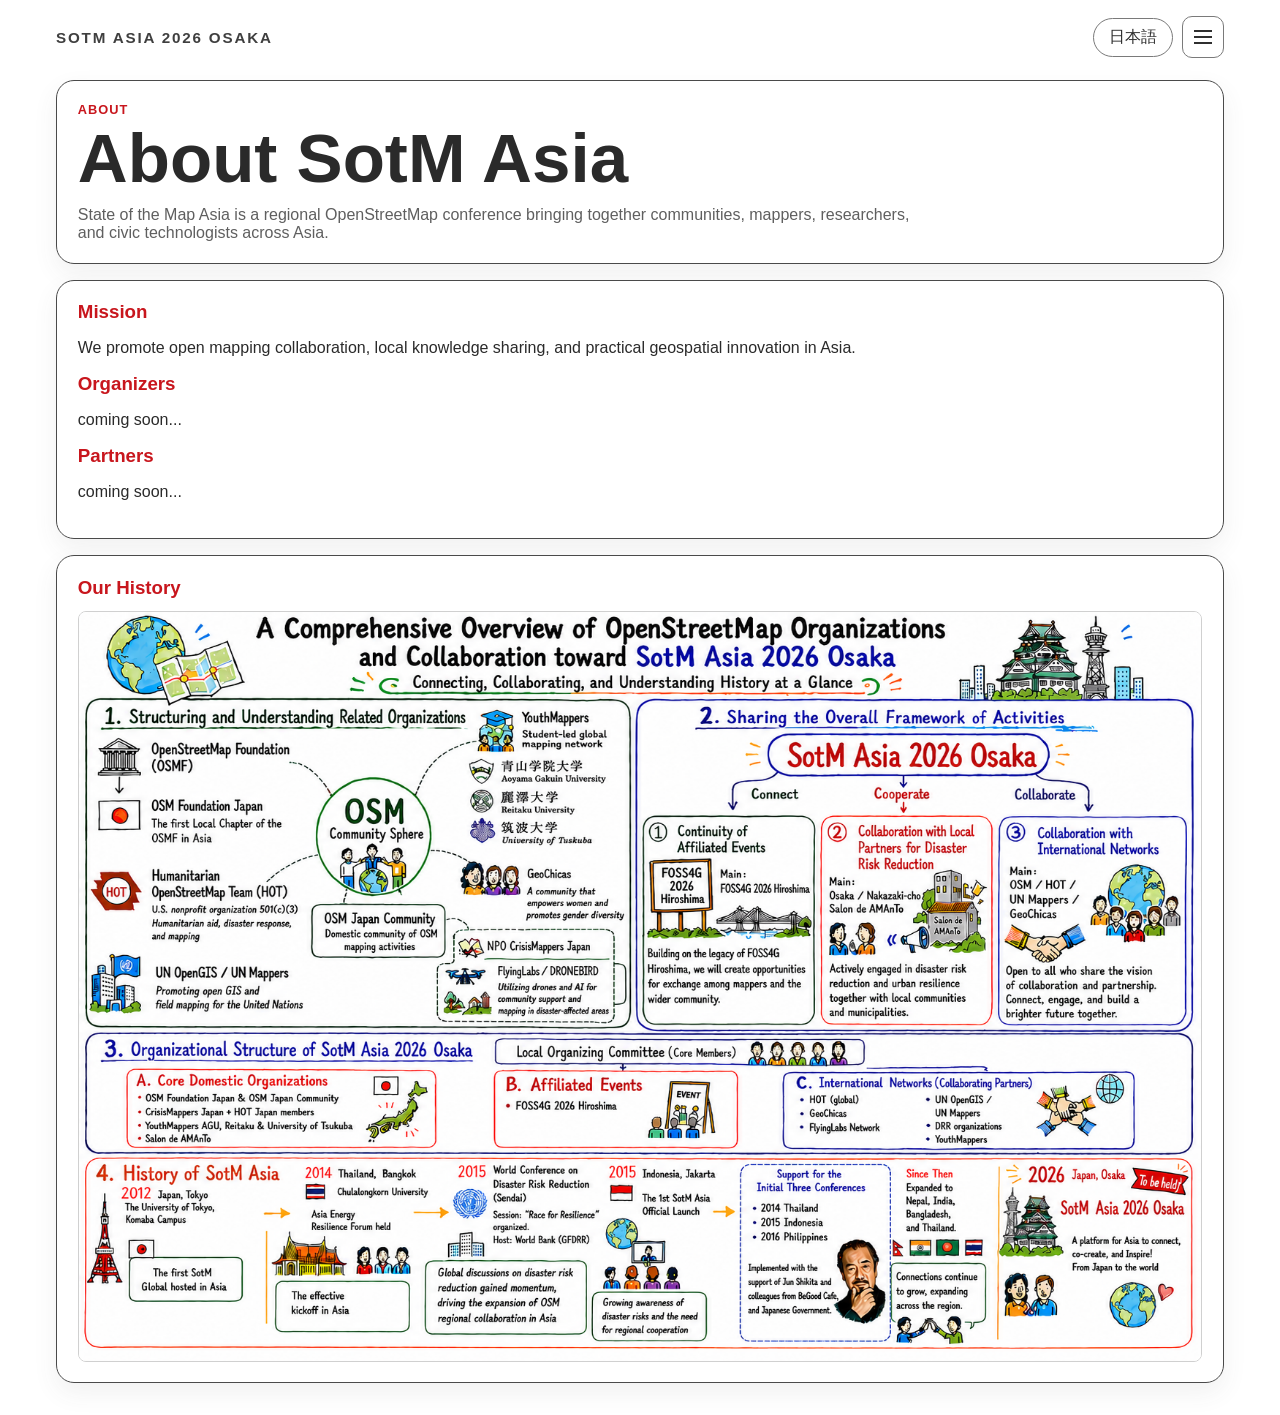
==== about.html @ e9f28270 "SotMAsiaHistory update" ====
<!doctype html>
<html lang="en">
<head>
  <meta charset="utf-8" />
  <meta name="viewport" content="width=device-width, initial-scale=1" />
  <title>About SotM Asia | State of the Map Asia 2026 OSAKA</title>
  <meta name="description" content="About State of the Map Asia 2026 OSAKA" />
  <meta property="og:title" content="About SotM Asia | State of the Map Asia 2026 OSAKA" />
  <meta property="og:description" content="About State of the Map Asia 2026 OSAKA" />
  <meta property="og:type" content="website" />
  <meta property="og:image" content="assets/SotMAsia2026Osaka_Thumnail.jpg" />
  <link rel="stylesheet" href="styles.css" />
</head>
<body>
  <header class="topbar">
    <div class="brand">SotM Asia 2026 Osaka</div>
    <div class="top-actions">
      <button id="lang-toggle" class="lang-toggle" type="button" aria-label="Switch language">日本語</button>
      <button id="menu-toggle" class="menu-toggle" type="button" aria-label="Open menu" aria-expanded="false" aria-controls="site-menu"><span></span><span></span><span></span></button>
    </div>
  </header>

  <nav id="site-menu" class="site-menu" aria-hidden="true">
    <a href="index.html" data-i18n="menu_home">HOME</a>
    <a href="about.html" class="active" data-i18n="menu_about">About SotM Asia</a>
    <a href="news.html" data-i18n="menu_news">News</a>
    <a href="venue.html" data-i18n="menu_venue">Venue</a>
    <a href="schedule.html" data-i18n="menu_schedule">Schedule</a>
  </nav>

  <main class="layout">
    <section class="panel intro">
      <p class="eyebrow" data-i18n="eyebrow">About</p>
      <h1 data-i18n="title">About SotM Asia</h1>
      <p class="lead" data-i18n="lead">State of the Map Asia is a regional OpenStreetMap conference bringing together communities, mappers, researchers, and civic technologists across Asia.</p>
    </section>

    <section class="panel intro">
      <h3 data-i18n="mission_title">Mission</h3>
      <p data-i18n="mission_body">We promote open mapping collaboration, local knowledge sharing, and practical geospatial innovation in Asia.</p>
      <h3 data-i18n="org_title">Organizers</h3>
      <p>coming soon...</p>
      <h3 data-i18n="partners_title">Partners</h3>
      <p>coming soon...</p>
    </section>

    <section class="panel intro history-section">
      <h3 data-i18n="history_title">Our History</h3>
      <img
        id="history-image"
        class="history-image"
        src="assets/SotMAsiaHistory_en.png"
        alt="SotM Asia history overview"
        loading="lazy"
      />
    </section>
  </main>

  <script>
    (function () {
      const dict = {
        en: {
          toggle: '日本語',
          description: 'About State of the Map Asia 2026 OSAKA',
          og_description: 'About State of the Map Asia 2026 OSAKA',
          menu_home: 'HOME', menu_about: 'About SotM Asia', menu_news: 'News', menu_venue: 'Venue', menu_schedule: 'Schedule',
          eyebrow: 'About', title: 'About SotM Asia',
          lead: 'State of the Map Asia is a regional OpenStreetMap conference bringing together communities, mappers, researchers, and civic technologists across Asia.',
          mission_title: 'Mission', mission_body: 'We promote open mapping collaboration, local knowledge sharing, and practical geospatial innovation in Asia.',
          org_title: 'Organizers', partners_title: 'Partners',
          history_title: 'Our History',
          history_image: 'assets/SotMAsiaHistory_en.png',
          history_alt: 'SotM Asia history overview'
        },
        ja: {
          toggle: 'English',
          description: 'State of the Map Asia 2026 OSAKA の概要',
          og_description: 'State of the Map Asia 2026 OSAKA の概要',
          menu_home: 'HOME', menu_about: 'SotM Asia について', menu_news: 'ニュース', menu_venue: '会場', menu_schedule: 'スケジュール',
          eyebrow: '概要', title: 'SotM Asia について',
          lead: 'State of the Map Asia は、アジア各地のコミュニティ、マッパー、研究者、シビックテック実践者が集まる OpenStreetMap の地域カンファレンスです。',
          mission_title: 'ミッション', mission_body: 'オープンマッピングの協働、地域知の共有、実践的な地理空間イノベーションをアジアで推進します。',
          org_title: '運営', partners_title: 'パートナー',
          history_title: '歴史',
          history_image: 'assets/SotMAsiaHistory_ja.png',
          history_alt: 'SotM Asia の歴史概要'
        }
      };
      const menuToggle = document.getElementById('menu-toggle');
      const siteMenu = document.getElementById('site-menu');
      const langToggle = document.getElementById('lang-toggle');
      const metaDescription = document.querySelector('meta[name="description"]');
      const ogDescription = document.querySelector('meta[property="og:description"]');
      const historyImage = document.getElementById('history-image');
      function applyLang(lang) {
        const t = dict[lang] || dict.en;
        document.documentElement.lang = lang;
        langToggle.textContent = t.toggle;
        if (metaDescription) metaDescription.setAttribute('content', t.description);
        if (ogDescription) ogDescription.setAttribute('content', t.og_description);
        if (historyImage) {
          historyImage.setAttribute('src', t.history_image);
          historyImage.setAttribute('alt', t.history_alt);
        }
        document.querySelectorAll('[data-i18n]').forEach(function (el) {
          const key = el.getAttribute('data-i18n');
          if (t[key]) el.textContent = t[key];
        });
        localStorage.setItem('preferredLanguage', lang);
      }
      let currentLang = localStorage.getItem('preferredLanguage') === 'ja' ? 'ja' : 'en';
      applyLang(currentLang);
      langToggle.addEventListener('click', function () {
        currentLang = currentLang === 'en' ? 'ja' : 'en';
        applyLang(currentLang);
      });
      menuToggle.addEventListener('click', function () {
        const open = siteMenu.classList.toggle('open');
        menuToggle.setAttribute('aria-expanded', open ? 'true' : 'false');
        siteMenu.setAttribute('aria-hidden', open ? 'false' : 'true');
      });
    })();
  </script>
</body>
</html>
---- styles.css ----
:root {
  --bg: #f8f9fa;
  --bg-soft: #eceef0;
  --line: #4a4a4a;
  --text: #2a2a2a;
  --muted: #5f5f5f;
  --accent: #c8161d;
  --accent-2: #ffd700;
  --panel: rgba(255, 255, 255, 0.92);
}

* {
  box-sizing: border-box;
}

body {
  margin: 0;
  color: var(--text);
  font-family: "Avenir Next", "Segoe UI", "Hiragino Kaku Gothic ProN", "Yu Gothic", sans-serif;
  background: #ffffff;
  min-height: 100vh;
}

.bg-glow {
  position: fixed;
  inset: 0;
  pointer-events: none;
  background: transparent;
  z-index: 0;
}

.topbar,
.layout {
  position: relative;
  z-index: 1;
}

.topbar {
  max-width: 1200px;
  margin: 0 auto;
  padding: 1rem;
  display: flex;
  justify-content: space-between;
  align-items: center;
}

.top-actions {
  display: flex;
  align-items: center;
  gap: 0.55rem;
}

.menu-toggle {
  width: 42px;
  height: 42px;
  border: 1px solid #7a7a7a;
  border-radius: 10px;
  background: #ffffff;
  display: grid;
  place-content: center;
  gap: 4px;
  cursor: pointer;
}

.menu-toggle span {
  width: 18px;
  height: 2px;
  background: #2f2f2f;
  display: block;
}

.site-menu {
  position: fixed;
  top: 62px;
  right: 1rem;
  z-index: 20;
  width: 240px;
  border: 1px solid #8a8a8a;
  border-radius: 12px;
  background: #ffffff;
  box-shadow: 0 12px 28px rgba(40, 40, 40, 0.16);
  padding: 0.55rem;
  display: none;
}

.site-menu.open {
  display: block;
}

.site-menu a {
  display: block;
  text-decoration: none;
  color: #2f2f2f;
  padding: 0.55rem 0.6rem;
  border-radius: 8px;
  font-size: 0.94rem;
}

.site-menu a:hover {
  background: #f3f3f3;
}

.site-menu a.active {
  background: #c8161d;
  color: #fff;
}

.brand {
  font-size: 0.95rem;
  letter-spacing: 0.12em;
  text-transform: uppercase;
  font-weight: 700;
  color: #3f3f3f;
}

.lang-toggle {
  border: 1px solid #7a7a7a;
  background: #ffffff;
  color: #2f2f2f;
  border-radius: 999px;
  padding: 0.5rem 0.95rem;
  font: inherit;
  cursor: pointer;
}

.layout {
  max-width: 1200px;
  margin: 0 auto;
  padding: 0.4rem 1rem 2rem;
  display: grid;
  gap: 1rem;
}

.panel {
  border: 1px solid var(--line);
  background: var(--panel);
  border-radius: 18px;
  backdrop-filter: blur(4px);
  box-shadow: 0 10px 24px rgba(74, 74, 74, 0.08);
}

.intro {
  padding: 1.3rem;
}

.eyebrow {
  margin: 0;
  color: var(--accent);
  text-transform: uppercase;
  letter-spacing: 0.08em;
  font-size: 0.8rem;
  font-weight: 700;
}

.hero-title-accent {
  color: var(--accent);
}

h1 {
  margin: 0.5rem 0 0.8rem;
  font-size: clamp(2rem, 5.4vw, 4.5rem);
  line-height: 0.98;
}

.lead {
  margin: 0;
  color: var(--muted);
  max-width: 860px;
}

.meta-row {
  margin-top: 1rem;
  display: flex;
  flex-wrap: wrap;
  gap: 0.6rem;
}

.meta-row span {
  border: 1px solid #8f8f8f;
  border-radius: 999px;
  padding: 0.35rem 0.75rem;
  font-size: 0.9rem;
  color: #3b3b3b;
}

.map-panel {
  padding: 0.9rem;
}

.map-head h2 {
  margin: 0;
  font-size: 1.3rem;
}

.map-head-row {
  display: flex;
  align-items: center;
  justify-content: space-between;
  gap: 0.8rem;
}

.map-head p {
  margin: 0.25rem 0 0.65rem;
  color: var(--muted);
  font-size: 0.92rem;
}

.story-controls {
  display: flex;
  gap: 0.5rem;
  margin-bottom: 5px;
  margin-left: auto;
}

.story-btn {
  border: 1px solid #8a8a8a;
  background: #ffffff;
  color: #3a3a3a;
  border-radius: 999px;
  padding: 0.38rem 0.8rem;
  font-size: 0.84rem;
  cursor: pointer;
}

.story-btn:hover {
  background: #f2f2f2;
}

.story-btn.active {
  background: linear-gradient(135deg, #c8161d, #a91219);
  border-color: #c8161d;
  color: #ffffff;
  box-shadow: 0 0 0 2px rgba(200, 22, 29, 0.2);
}

@media (max-width: 720px) {
  .map-head-row {
    flex-wrap: wrap;
  }

  .story-controls {
    width: 100%;
    justify-content: flex-end;
  }
}

#map {
  width: 100%;
  height: min(68vh, 640px);
  border-radius: 14px;
  border: 1px solid #8d8d8d;
}

.poi-bar {
  display: flex;
  flex-wrap: wrap;
  gap: 0.5rem;
  margin-top: 0.85rem;
}

.poi-chip {
  border: 1px solid #8a8a8a;
  background: #ffffff;
  color: #3a3a3a;
  border-radius: 999px;
  padding: 0.4rem 0.75rem;
  font-size: 0.85rem;
  cursor: pointer;
}

.poi-chip.active {
  background: linear-gradient(135deg, #c8161d, #a91219);
  border-color: #c8161d;
  color: #fff;
}

.maplibregl-popup {
  max-width: 420px !important;
}

.maplibregl-popup-content {
  width: min(420px, 78vw);
  padding: 12px;
}

.poi-popup h4 {
  margin: 0 0 0.45rem;
  font-size: 0.95rem;
  color: #111;
}

.poi-popup img {
  width: 220px;
  max-width: 100%;
  height: auto;
  border-radius: 8px;
  display: block;
  margin-bottom: 0.45rem;
}

.poi-popup p {
  margin: 0.3rem 0;
  color: #111;
}

.poi-popup a {
  color: #111;
  text-decoration: underline;
}

.poi-popup .popup-desc {
  font-size: 0.88rem;
  line-height: 1.55;
  word-break: break-word;
}

.info-grid {
  display: grid;
  grid-template-columns: repeat(3, minmax(0, 1fr));
  gap: 1rem;
}

.info-grid .panel {
  padding: 1rem;
}

h3 {
  margin: 0 0 0.5rem;
  color: var(--accent);
}

.info-grid p {
  margin: 0;
  color: var(--muted);
}

.history-section {
  overflow: hidden;
}

.history-image {
  display: block;
  width: 100%;
  height: auto;
  border: 1px solid #d0d0d0;
  border-radius: 8px;
  margin-top: 0.75rem;
}

.license-panel {
  display: flex;
  flex-direction: column;
  justify-content: center;
}

.license {
  color: #3d3d3d;
  margin-bottom: 0.45rem;
}

.cc0-mark {
  width: 88px;
  height: 31px;
}

@media (max-width: 980px) {
  .info-grid {
    grid-template-columns: 1fr;
  }

  #map {
    height: 56vh;
  }
}
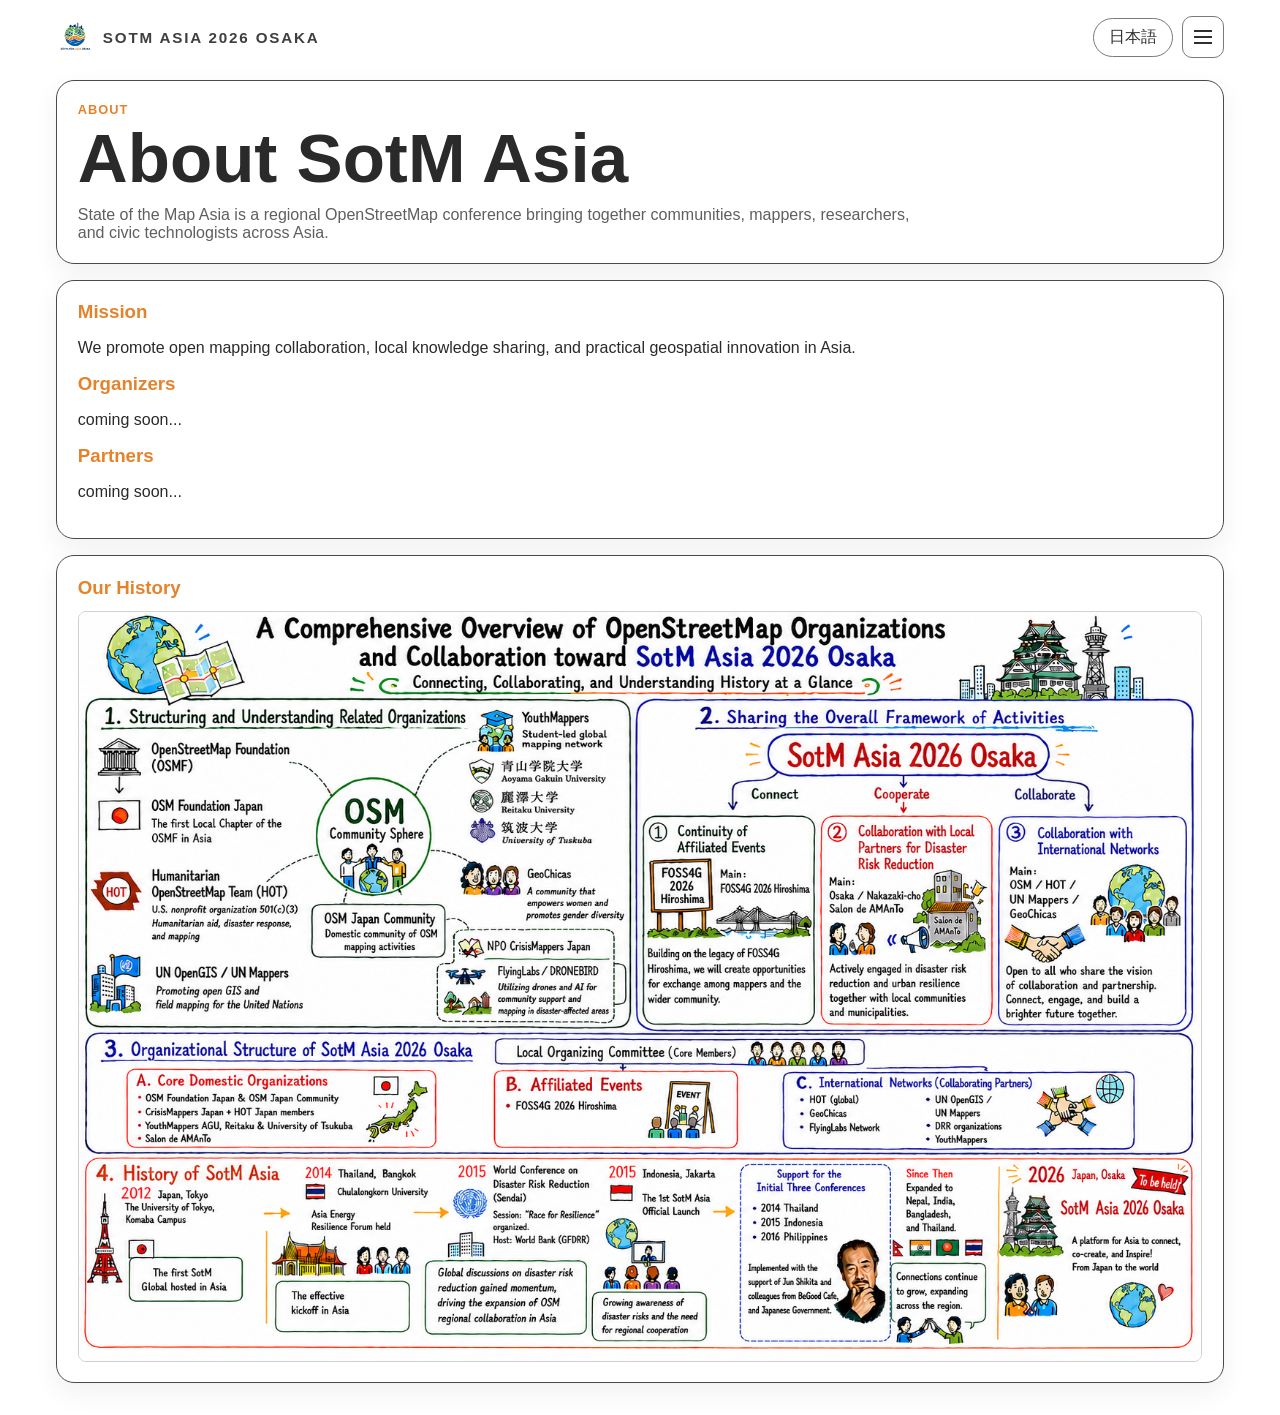
==== commit 57034432: "Apply official logo and orange theme" ====
--- a/about.html
+++ b/about.html
@@ -9,11 +9,12 @@
   <meta property="og:description" content="About State of the Map Asia 2026 OSAKA" />
   <meta property="og:type" content="website" />
   <meta property="og:image" content="assets/SotMAsia2026Osaka_Thumnail.jpg" />
+  <link rel="icon" type="image/svg+xml" href="assets/SotMAsia2026Osaka_TakoyakiLogo.svg" />
   <link rel="stylesheet" href="styles.css" />
 </head>
 <body>
   <header class="topbar">
-    <div class="brand">SotM Asia 2026 Osaka</div>
+    <a class="brand" href="index.html" aria-label="Go to home"><img class="brand-mark" src="assets/SotMAsia2026Osaka_TakoyakiLogo.svg" alt="" /> <span>SotM Asia 2026 Osaka</span></a>
     <div class="top-actions">
       <button id="lang-toggle" class="lang-toggle" type="button" aria-label="Switch language">日本語</button>
       <button id="menu-toggle" class="menu-toggle" type="button" aria-label="Open menu" aria-expanded="false" aria-controls="site-menu"><span></span><span></span><span></span></button>
@@ -26,6 +27,7 @@
     <a href="news.html" data-i18n="menu_news">News</a>
     <a href="venue.html" data-i18n="menu_venue">Venue</a>
     <a href="schedule.html" data-i18n="menu_schedule">Schedule</a>
+    <a href="coc.html" data-i18n="menu_coc">Code of Conduct</a>
   </nav>
 
   <main class="layout">
@@ -63,7 +65,7 @@
           toggle: '日本語',
           description: 'About State of the Map Asia 2026 OSAKA',
           og_description: 'About State of the Map Asia 2026 OSAKA',
-          menu_home: 'HOME', menu_about: 'About SotM Asia', menu_news: 'News', menu_venue: 'Venue', menu_schedule: 'Schedule',
+          menu_home: 'HOME', menu_about: 'About SotM Asia', menu_news: 'News', menu_venue: 'Venue', menu_schedule: 'Schedule', menu_coc: 'Code of Conduct',
           eyebrow: 'About', title: 'About SotM Asia',
           lead: 'State of the Map Asia is a regional OpenStreetMap conference bringing together communities, mappers, researchers, and civic technologists across Asia.',
           mission_title: 'Mission', mission_body: 'We promote open mapping collaboration, local knowledge sharing, and practical geospatial innovation in Asia.',
@@ -76,7 +78,7 @@
           toggle: 'English',
           description: 'State of the Map Asia 2026 OSAKA の概要',
           og_description: 'State of the Map Asia 2026 OSAKA の概要',
-          menu_home: 'HOME', menu_about: 'SotM Asia について', menu_news: 'ニュース', menu_venue: '会場', menu_schedule: 'スケジュール',
+          menu_home: 'HOME', menu_about: 'SotM Asia について', menu_news: 'ニュース', menu_venue: '会場', menu_schedule: 'スケジュール', menu_coc: '行動規範',
           eyebrow: '概要', title: 'SotM Asia について',
           lead: 'State of the Map Asia は、アジア各地のコミュニティ、マッパー、研究者、シビックテック実践者が集まる OpenStreetMap の地域カンファレンスです。',
           mission_title: 'ミッション', mission_body: 'オープンマッピングの協働、地域知の共有、実践的な地理空間イノベーションをアジアで推進します。',
--- a/styles.css
+++ b/styles.css
@@ -4,7 +4,7 @@
   --line: #4a4a4a;
   --text: #2a2a2a;
   --muted: #5f5f5f;
-  --accent: #c8161d;
+  --accent: #E5832C;
   --accent-2: #ffd700;
   --panel: rgba(255, 255, 255, 0.92);
 }
@@ -101,16 +101,31 @@
 }
 
 .site-menu a.active {
-  background: #c8161d;
+  background: #E5832C;
   color: #fff;
 }
 
 .brand {
+  align-items: center;
+  display: inline-flex;
+  gap: 0.55rem;
   font-size: 0.95rem;
   letter-spacing: 0.12em;
   text-transform: uppercase;
   font-weight: 700;
   color: #3f3f3f;
+  text-decoration: none;
+  cursor: pointer;
+}
+
+.brand-mark {
+  width: 38px;
+  height: 38px;
+}
+
+.brand:focus-visible {
+  outline: 2px solid var(--accent);
+  outline-offset: 4px;
 }
 
 .lang-toggle {
@@ -156,6 +171,23 @@
   color: var(--accent);
 }
 
+.hero-lockup {
+  align-items: center;
+  display: grid;
+  gap: 1.4rem;
+  grid-template-columns: minmax(0, 1fr) minmax(170px, 260px);
+}
+
+.hero-copy {
+  min-width: 0;
+}
+
+.hero-logo {
+  width: 100%;
+  max-width: 260px;
+  justify-self: end;
+}
+
 h1 {
   margin: 0.5rem 0 0.8rem;
   font-size: clamp(2rem, 5.4vw, 4.5rem);
@@ -181,6 +213,90 @@
   padding: 0.35rem 0.75rem;
   font-size: 0.9rem;
   color: #3b3b3b;
+}
+
+.news-alert {
+  display: flex;
+  align-items: center;
+  justify-content: space-between;
+  gap: 1rem;
+  padding: 1rem 1.2rem;
+  border-color: var(--accent);
+}
+
+.news-list {
+  display: grid;
+  gap: 0.9rem;
+}
+
+.news-item + .news-item {
+  border-top: 1px solid #d8d8d8;
+  padding-top: 0.9rem;
+}
+
+.news-meta {
+  align-items: baseline;
+  display: flex;
+  flex-wrap: wrap;
+  gap: 0.45rem;
+  margin-bottom: 0.25rem;
+}
+
+.news-kicker {
+  margin: 0;
+  color: var(--accent);
+  font-size: 0.78rem;
+  font-weight: 700;
+  letter-spacing: 0.08em;
+  text-transform: uppercase;
+}
+
+.news-meta time {
+  color: #6b6b6b;
+  font-size: 0.78rem;
+  font-weight: 700;
+}
+
+.news-alert h2 {
+  margin: 0 0 0.25rem;
+  color: var(--accent);
+  font-size: 1.25rem;
+}
+
+.news-alert p {
+  margin: 0;
+  color: var(--muted);
+}
+
+.news-cta {
+  flex: 0 0 auto;
+  border-radius: 999px;
+  background: var(--accent);
+  color: #ffffff;
+  font-weight: 700;
+  padding: 0.62rem 1rem;
+  text-decoration: none;
+}
+
+.news-cta:hover {
+  background: #E5832C;
+}
+
+.news-link {
+  display: inline-block;
+  margin-top: 0.55rem;
+  color: var(--accent);
+  font-weight: 800;
+  text-decoration: underline;
+  text-underline-offset: 0.18em;
+}
+
+.news-link:hover {
+  color: #E5832C;
+}
+
+.is-hidden {
+  display: none !important;
 }
 
 .map-panel {
@@ -227,13 +343,22 @@
 }
 
 .story-btn.active {
-  background: linear-gradient(135deg, #c8161d, #a91219);
-  border-color: #c8161d;
+  background: linear-gradient(135deg, #E5832C, #E5832C);
+  border-color: #E5832C;
   color: #ffffff;
-  box-shadow: 0 0 0 2px rgba(200, 22, 29, 0.2);
+  box-shadow: 0 0 0 2px rgba(229, 131, 44, 0.2);
 }
 
 @media (max-width: 720px) {
+  .hero-lockup {
+    grid-template-columns: 1fr;
+  }
+
+  .hero-logo {
+    justify-self: start;
+    max-width: 180px;
+  }
+
   .map-head-row {
     flex-wrap: wrap;
   }
@@ -269,8 +394,8 @@
 }
 
 .poi-chip.active {
-  background: linear-gradient(135deg, #c8161d, #a91219);
-  border-color: #c8161d;
+  background: linear-gradient(135deg, #E5832C, #E5832C);
+  border-color: #E5832C;
   color: #fff;
 }
 
@@ -347,6 +472,224 @@
   margin-top: 0.75rem;
 }
 
+.coc-hero {
+  background:
+    linear-gradient(135deg, rgba(229, 131, 44, 0.08), rgba(255, 255, 255, 0) 58%),
+    #ffffff;
+}
+
+.coc-panel {
+  display: grid;
+  grid-template-columns: minmax(220px, 0.8fr) minmax(0, 1.8fr);
+  gap: 1.25rem;
+  padding: 1.2rem;
+}
+
+.coc-aside {
+  border: 1px solid rgba(229, 131, 44, 0.25);
+  border-radius: 14px;
+  background: #fff7ef;
+  padding: 1rem;
+  align-self: start;
+  position: sticky;
+  top: 1rem;
+}
+
+.coc-label {
+  margin: 0 0 0.45rem;
+  color: var(--accent);
+  font-size: 0.78rem;
+  font-weight: 800;
+  letter-spacing: 0.08em;
+  text-transform: uppercase;
+}
+
+.coc-aside h2 {
+  margin: 0 0 0.75rem;
+  color: var(--accent);
+  font-size: clamp(1.35rem, 2.4vw, 2.2rem);
+  line-height: 1.08;
+}
+
+.coc-aside p:last-child {
+  margin: 0;
+  color: var(--muted);
+}
+
+.coc-copy {
+  display: grid;
+  gap: 0.95rem;
+}
+
+.coc-copy p {
+  margin: 0;
+  color: #303030;
+  font-size: 1rem;
+  line-height: 1.75;
+}
+
+.coc-copy p:first-child {
+  border-left: 4px solid var(--accent);
+  padding-left: 0.9rem;
+  font-weight: 700;
+}
+
+.coc-links {
+  border-top: 1px solid #d8d8d8;
+  display: flex;
+  flex-wrap: wrap;
+  gap: 0.6rem;
+  margin-top: 0.25rem;
+  padding-top: 1rem;
+}
+
+.coc-links p {
+  flex: 1 0 100%;
+  color: var(--accent);
+  font-size: 0.85rem;
+  font-weight: 800;
+  line-height: 1.2;
+  text-transform: uppercase;
+}
+
+.coc-links a {
+  border: 1px solid #8a8a8a;
+  border-radius: 999px;
+  color: #3a3a3a;
+  font-weight: 800;
+  padding: 0.42rem 0.72rem;
+  text-decoration: none;
+}
+
+.coc-links a:hover {
+  border-color: var(--accent);
+  color: var(--accent);
+}
+
+.schedule-source {
+  padding: 1rem 1.2rem;
+}
+
+.schedule-source p {
+  margin: 0;
+  color: var(--muted);
+}
+
+.source-links {
+  display: flex;
+  flex-wrap: wrap;
+  gap: 0.55rem;
+  margin-top: 0.8rem;
+}
+
+.source-links a {
+  border: 1px solid #8a8a8a;
+  border-radius: 999px;
+  color: #3a3a3a;
+  font-weight: 700;
+  padding: 0.42rem 0.72rem;
+  text-decoration: none;
+}
+
+.source-links a:hover {
+  border-color: var(--accent);
+  color: var(--accent);
+}
+
+.schedule-days {
+  display: grid;
+  grid-template-columns: repeat(2, minmax(0, 1fr));
+  gap: 1rem;
+}
+
+.schedule-day {
+  padding: 1rem;
+}
+
+.schedule-day-head {
+  border-bottom: 1px solid #d0d0d0;
+  margin-bottom: 0.9rem;
+  padding-bottom: 0.7rem;
+}
+
+.schedule-day-head h2 {
+  color: var(--accent);
+  font-size: 1.45rem;
+  margin: 0.25rem 0 0;
+}
+
+.timeline {
+  display: grid;
+  gap: 0.7rem;
+}
+
+.schedule-slot {
+  display: grid;
+  grid-template-columns: 7.5rem minmax(0, 1fr);
+  gap: 0.85rem;
+  border-left: 4px solid #d0d0d0;
+  border-radius: 8px;
+  background: #ffffff;
+  padding: 0.75rem 0.8rem;
+}
+
+.schedule-slot.featured {
+  border-left-color: var(--accent);
+  background: #fff7ef;
+}
+
+.schedule-slot.parallel {
+  border-left-color: #4a4a4a;
+}
+
+.schedule-slot.break {
+  border-left-color: #ffd700;
+  background: #fffdf0;
+}
+
+.schedule-slot.social {
+  border-left-color: #E5832C;
+  background: #fff7ef;
+}
+
+.schedule-slot time {
+  color: #222222;
+  font-weight: 800;
+  line-height: 1.3;
+}
+
+.slot-body h3 {
+  color: #2a2a2a;
+  font-size: 1rem;
+  margin: 0.25rem 0;
+}
+
+.slot-badge {
+  display: inline-block;
+  border-radius: 999px;
+  background: var(--accent);
+  color: #ffffff;
+  font-size: 0.72rem;
+  font-weight: 800;
+  padding: 0.22rem 0.52rem;
+}
+
+.slot-venue,
+.slot-note {
+  color: var(--muted);
+  margin: 0.15rem 0;
+}
+
+.tour-list {
+  color: #3d3d3d;
+  margin: 0.55rem 0 0;
+  padding-left: 1.1rem;
+}
+
+.tour-list li + li {
+  margin-top: 0.2rem;
+}
+
 .license-panel {
   display: flex;
   flex-direction: column;
@@ -364,11 +707,35 @@
 }
 
 @media (max-width: 980px) {
+  .news-alert {
+    align-items: flex-start;
+    flex-direction: column;
+  }
+
   .info-grid {
     grid-template-columns: 1fr;
   }
 
+  .coc-panel {
+    grid-template-columns: 1fr;
+  }
+
+  .coc-aside {
+    position: static;
+  }
+
+  .schedule-days {
+    grid-template-columns: 1fr;
+  }
+
   #map {
     height: 56vh;
   }
 }
+
+@media (max-width: 640px) {
+  .schedule-slot {
+    grid-template-columns: 1fr;
+    gap: 0.35rem;
+  }
+}
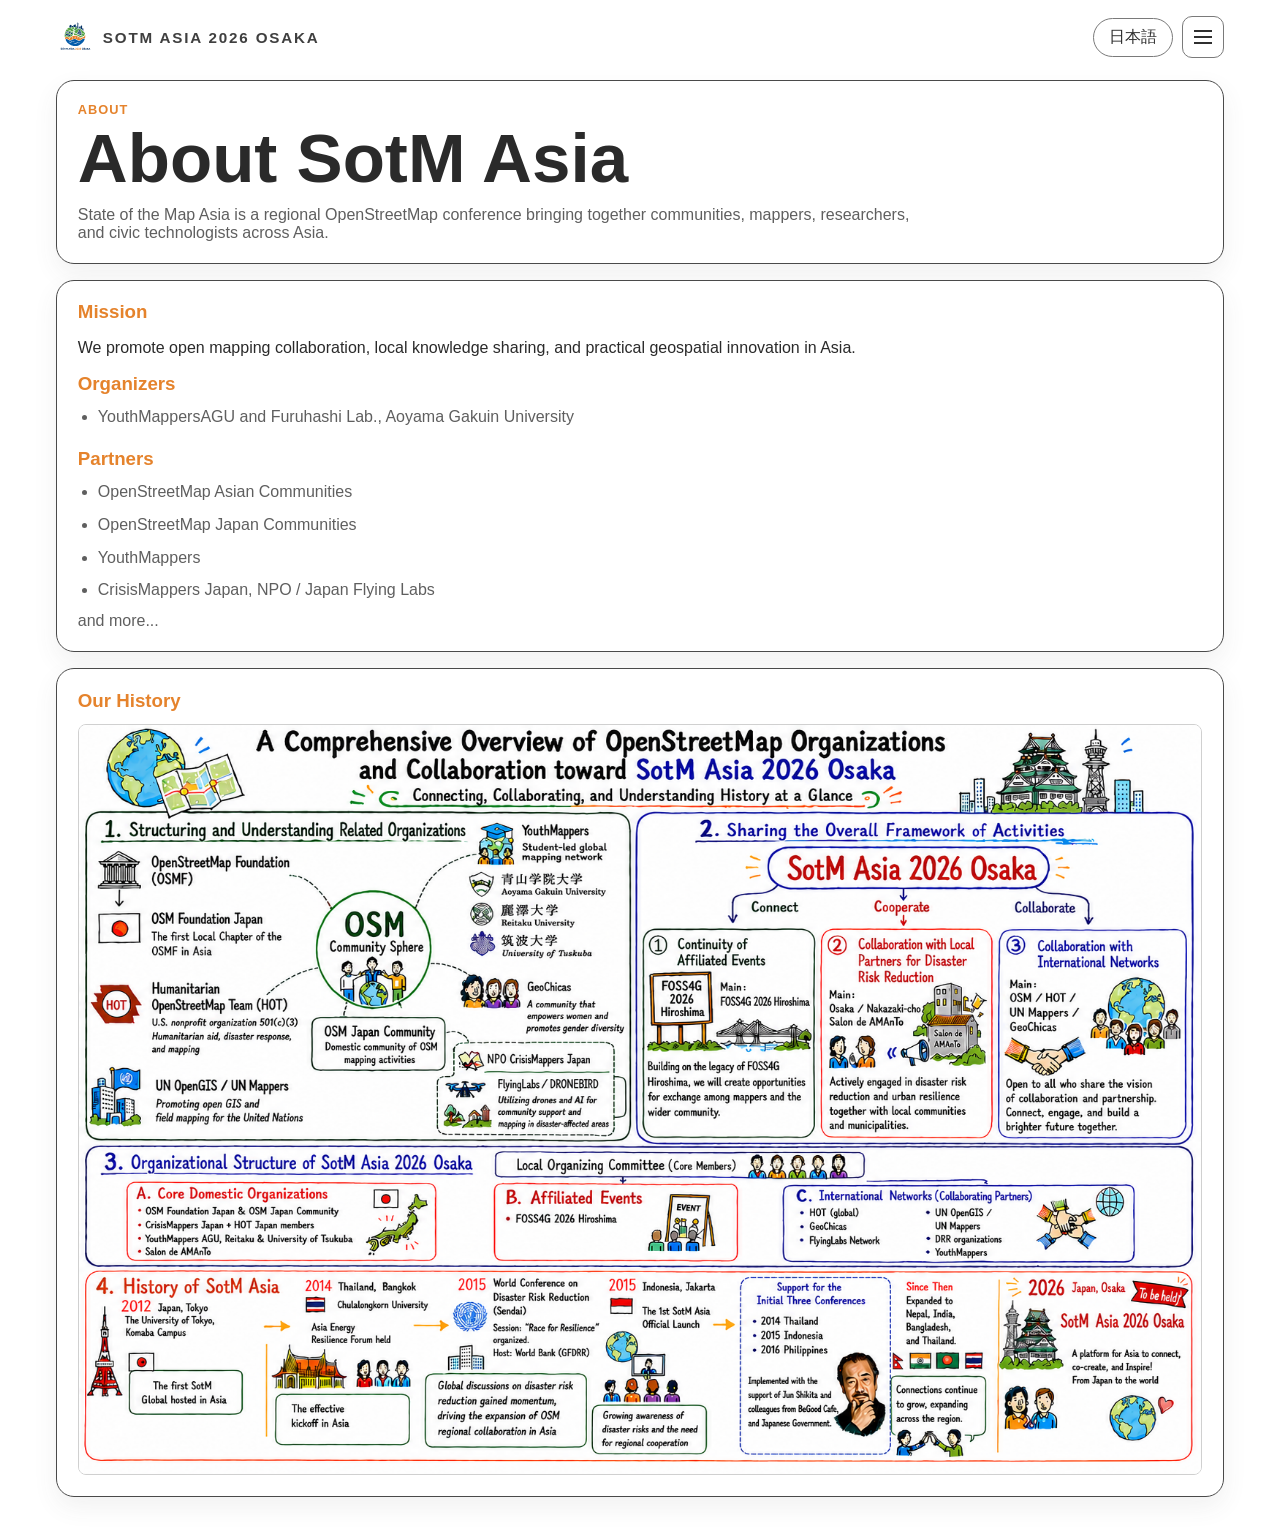
==== commit d3845ea2: "Add about page organizers and partners" ====
--- a/about.html
+++ b/about.html
@@ -41,9 +41,17 @@
       <h3 data-i18n="mission_title">Mission</h3>
       <p data-i18n="mission_body">We promote open mapping collaboration, local knowledge sharing, and practical geospatial innovation in Asia.</p>
       <h3 data-i18n="org_title">Organizers</h3>
-      <p>coming soon...</p>
+      <ul class="about-list">
+        <li>YouthMappersAGU and Furuhashi Lab., Aoyama Gakuin University</li>
+      </ul>
       <h3 data-i18n="partners_title">Partners</h3>
-      <p>coming soon...</p>
+      <ul class="about-list">
+        <li>OpenStreetMap Asian Communities</li>
+        <li>OpenStreetMap Japan Communities</li>
+        <li>YouthMappers</li>
+        <li>CrisisMappers Japan, NPO / Japan Flying Labs</li>
+      </ul>
+      <p class="about-note">and more...</p>
     </section>
 
     <section class="panel intro history-section">
--- a/styles.css
+++ b/styles.css
@@ -215,10 +215,41 @@
   color: #3b3b3b;
 }
 
+.hero-actions {
+  display: flex;
+  flex-wrap: wrap;
+  gap: 0.75rem;
+  margin-top: 1.2rem;
+}
+
+.registration-cta {
+  align-items: center;
+  background: var(--accent);
+  border: 2px solid var(--accent);
+  border-radius: 999px;
+  color: #ffffff;
+  display: inline-flex;
+  font-size: clamp(1rem, 2.2vw, 1.25rem);
+  font-weight: 900;
+  justify-content: center;
+  letter-spacing: 0.03em;
+  min-width: 190px;
+  padding: 0.78rem 1.45rem;
+  text-decoration: none;
+  transition: background 160ms ease, border-color 160ms ease, color 160ms ease;
+}
+
+.registration-cta:hover {
+  background: #9b5a20;
+  border-color: #9b5a20;
+  color: #ffffff;
+}
+
 .news-alert {
   display: flex;
-  align-items: center;
-  justify-content: space-between;
+  align-items: stretch;
+  flex-direction: column;
+  justify-content: flex-start;
   gap: 1rem;
   padding: 1rem 1.2rem;
   border-color: var(--accent);
@@ -282,6 +313,21 @@
   background: #E5832C;
 }
 
+.news-archive-link {
+  align-self: flex-end;
+  flex: 0 0 auto;
+  color: var(--accent);
+  font-weight: 800;
+  margin-top: -0.2rem;
+  text-decoration: underline;
+  text-underline-offset: 0.18em;
+  white-space: nowrap;
+}
+
+.news-archive-link:hover {
+  color: #9b5a20;
+}
+
 .news-link {
   display: inline-block;
   margin-top: 0.55rem;
@@ -293,6 +339,30 @@
 
 .news-link:hover {
   color: #E5832C;
+}
+
+.news-archive {
+  padding: 1.2rem;
+}
+
+.news-page-list {
+  gap: 1.15rem;
+}
+
+.news-page-list .news-item + .news-item {
+  padding-top: 1.15rem;
+}
+
+.news-page-list h2 {
+  margin: 0 0 0.3rem;
+  color: var(--accent);
+  font-size: clamp(1.25rem, 2.4vw, 1.8rem);
+}
+
+.news-page-list p {
+  margin: 0;
+  color: var(--muted);
+  line-height: 1.65;
 }
 
 .is-hidden {
@@ -359,6 +429,11 @@
     max-width: 180px;
   }
 
+  .registration-cta {
+    min-width: 0;
+    width: 100%;
+  }
+
   .map-head-row {
     flex-wrap: wrap;
   }
@@ -463,6 +538,22 @@
   overflow: hidden;
 }
 
+.about-list {
+  color: var(--muted);
+  line-height: 1.7;
+  margin: 0 0 1.1rem;
+  padding-left: 1.25rem;
+}
+
+.about-list li + li {
+  margin-top: 0.35rem;
+}
+
+.about-note {
+  color: var(--muted);
+  margin: -0.55rem 0 0;
+}
+
 .history-image {
   display: block;
   width: 100%;
@@ -470,6 +561,116 @@
   border: 1px solid #d0d0d0;
   border-radius: 8px;
   margin-top: 0.75rem;
+}
+
+.venue-showcase {
+  display: grid;
+  gap: 1.1rem;
+  padding: 1.3rem;
+}
+
+.venue-showcase-head {
+  max-width: 850px;
+}
+
+.venue-showcase-head h2 {
+  color: var(--accent);
+  font-size: clamp(1.55rem, 3vw, 2.4rem);
+  line-height: 1.05;
+  margin: 0.35rem 0 0.55rem;
+}
+
+.venue-showcase-head p:last-child {
+  color: var(--muted);
+  margin: 0;
+  line-height: 1.65;
+}
+
+.venue-card-grid {
+  display: grid;
+  gap: 1rem;
+  grid-template-columns: repeat(2, minmax(0, 1fr));
+}
+
+.venue-card {
+  border: 1px solid #d0d0d0;
+  border-radius: 16px;
+  background: #ffffff;
+  overflow: hidden;
+}
+
+.venue-card img {
+  display: block;
+  width: 100%;
+  aspect-ratio: 16 / 9;
+  object-fit: cover;
+}
+
+.venue-card div {
+  padding: 1rem;
+}
+
+.venue-card h3 {
+  font-size: 1.15rem;
+  margin-bottom: 0.4rem;
+}
+
+.venue-card p {
+  color: var(--muted);
+  line-height: 1.6;
+  margin: 0;
+}
+
+.venue-nav-links {
+  display: flex;
+  flex-wrap: wrap;
+  gap: 0.5rem;
+  margin-top: 0.85rem;
+  padding: 0 !important;
+}
+
+.venue-nav-links a {
+  border: 1px solid var(--accent);
+  border-radius: 999px;
+  color: var(--accent);
+  font-size: 0.84rem;
+  font-weight: 800;
+  padding: 0.38rem 0.68rem;
+  text-decoration: none;
+}
+
+.venue-nav-links a:hover {
+  background: var(--accent);
+  color: #ffffff;
+}
+
+.venue-info-list {
+  color: var(--muted);
+  line-height: 1.7;
+  margin: 0 0 1.1rem;
+  padding-left: 1.25rem;
+}
+
+.venue-info-list li + li {
+  margin-top: 0.35rem;
+}
+
+.venue-info-note {
+  color: var(--muted);
+  line-height: 1.7;
+  margin: 0;
+}
+
+.venue-map-panel {
+  display: grid;
+  gap: 0.85rem;
+}
+
+#venue-map {
+  width: 100%;
+  height: min(58vh, 520px);
+  border-radius: 14px;
+  border: 1px solid #8d8d8d;
 }
 
 .coc-hero {
@@ -708,8 +909,12 @@
 
 @media (max-width: 980px) {
   .news-alert {
-    align-items: flex-start;
+    align-items: stretch;
     flex-direction: column;
+  }
+
+  .venue-card-grid {
+    grid-template-columns: 1fr;
   }
 
   .info-grid {
